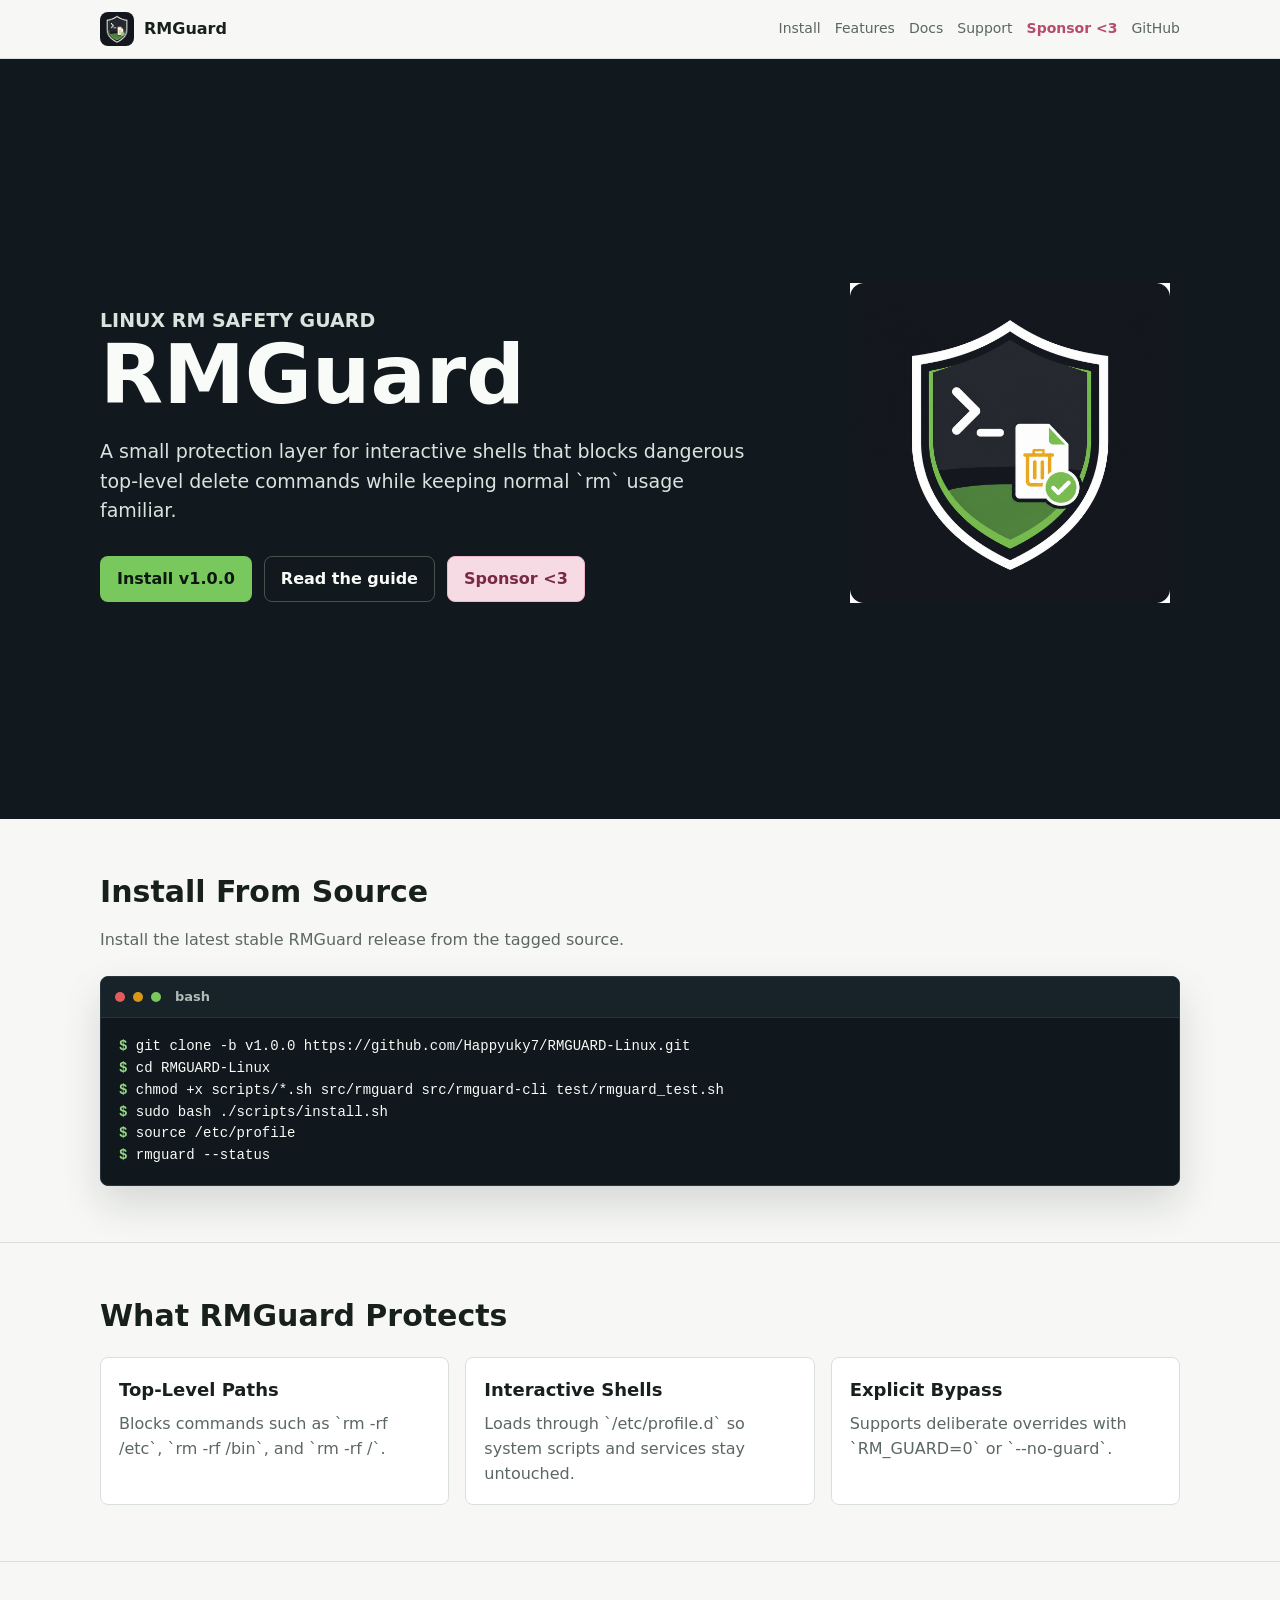
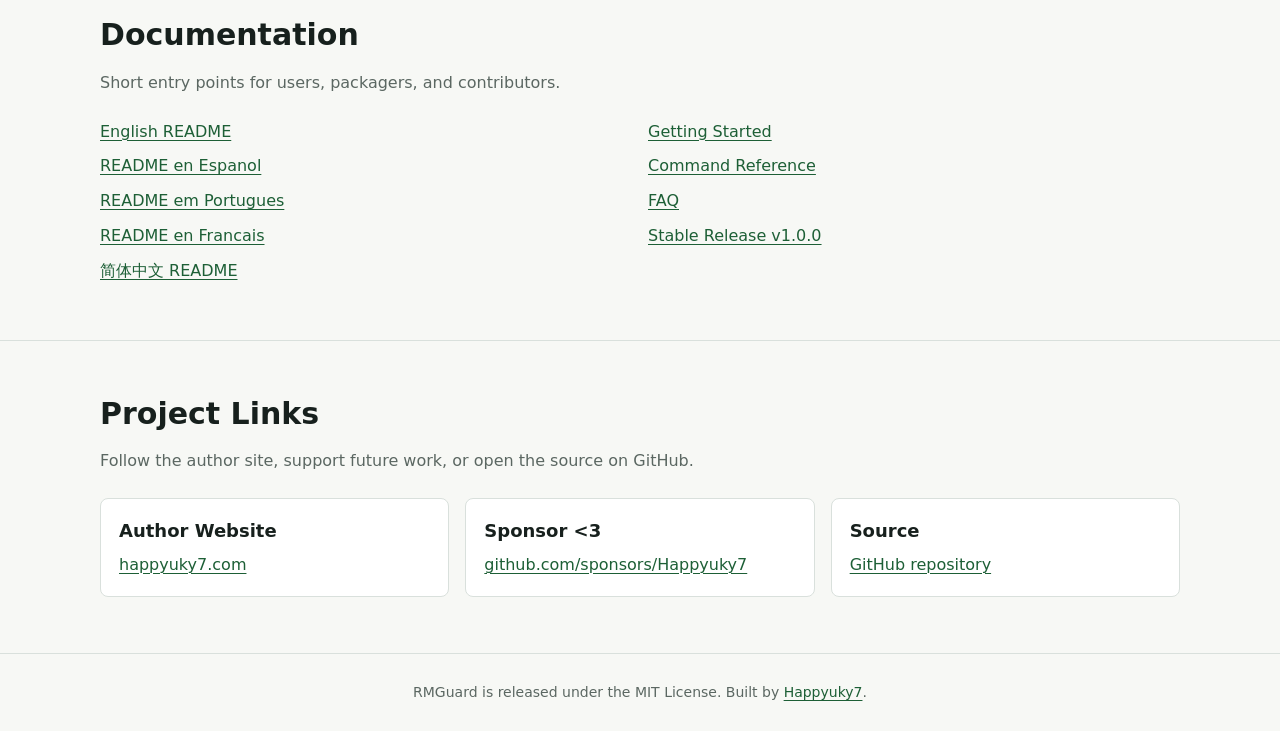
==== docs/index.html @ f0913be5 "Release v1.0.0" ====
<!doctype html>
<html lang="en">
  <head>
    <meta charset="utf-8">
    <meta name="viewport" content="width=device-width, initial-scale=1">
    <title>RMGuard</title>
    <meta name="description" content="RMGuard protects interactive Linux shells from dangerous rm commands.">
    <link rel="stylesheet" href="assets/site.css">
  </head>
  <body>
    <header class="topbar">
      <nav class="nav" aria-label="Primary navigation">
        <a class="brand" href="#">
          <img src="assets/rmguard-logo.png" alt="RMGuard logo">
          <span>RMGuard</span>
        </a>
        <div class="nav-links">
          <a href="#install">Install</a>
          <a href="#features">Features</a>
          <a href="#docs">Docs</a>
          <a href="#support">Support</a>
          <a class="sponsor-link" href="https://github.com/sponsors/Happyuky7">Sponsor &lt;3</a>
          <a href="https://github.com/Happyuky7/RMGUARD-Linux">GitHub</a>
        </div>
      </nav>
    </header>

    <main>
      <section class="hero">
        <div class="hero-inner">
          <div>
            <p class="eyebrow">Linux rm safety guard</p>
            <h1>RMGuard</h1>
            <p>
              A small protection layer for interactive shells that blocks dangerous
              top-level delete commands while keeping normal `rm` usage familiar.
            </p>
            <div class="hero-actions">
              <a class="button primary" href="#install">Install v1.0.0</a>
              <a class="button secondary" href="GETTING_STARTED.md">Read the guide</a>
              <a class="button sponsor" href="https://github.com/sponsors/Happyuky7">Sponsor &lt;3</a>
            </div>
          </div>
          <img class="hero-logo" src="assets/rmguard-logo.png" alt="Shield logo for RMGuard">
        </div>
      </section>

      <section id="install" class="band">
        <div class="section">
          <h2>Install From Source</h2>
          <p class="lead">
            Install the latest stable RMGuard release from the tagged source.
          </p>
          <div class="terminal" aria-label="Bash install commands">
            <div class="terminal-bar">
              <span></span>
              <span></span>
              <span></span>
              <strong>bash</strong>
            </div>
            <pre><code><span class="prompt">$</span> git clone -b v1.0.0 https://github.com/Happyuky7/RMGUARD-Linux.git
<span class="prompt">$</span> cd RMGUARD-Linux
<span class="prompt">$</span> chmod +x scripts/*.sh src/rmguard src/rmguard-cli test/rmguard_test.sh
<span class="prompt">$</span> sudo bash ./scripts/install.sh
<span class="prompt">$</span> source /etc/profile
<span class="prompt">$</span> rmguard --status</code></pre>
          </div>
        </div>
      </section>

      <section id="features" class="band">
        <div class="section">
          <h2>What RMGuard Protects</h2>
          <div class="grid">
            <article class="item">
              <h3>Top-Level Paths</h3>
              <p>Blocks commands such as `rm -rf /etc`, `rm -rf /bin`, and `rm -rf /`.</p>
            </article>
            <article class="item">
              <h3>Interactive Shells</h3>
              <p>Loads through `/etc/profile.d` so system scripts and services stay untouched.</p>
            </article>
            <article class="item">
              <h3>Explicit Bypass</h3>
              <p>Supports deliberate overrides with `RM_GUARD=0` or `--no-guard`.</p>
            </article>
          </div>
        </div>
      </section>

      <section id="docs" class="band">
        <div class="section">
          <h2>Documentation</h2>
          <p class="lead">Short entry points for users, packagers, and contributors.</p>
          <ul class="links-list">
            <li><a href="https://github.com/Happyuky7/RMGUARD-Linux/blob/main/README.md">English README</a></li>
            <li><a href="https://github.com/Happyuky7/RMGUARD-Linux/blob/main/README.es.md">README en Espanol</a></li>
            <li><a href="https://github.com/Happyuky7/RMGUARD-Linux/blob/main/README.pt-BR.md">README em Portugues</a></li>
            <li><a href="https://github.com/Happyuky7/RMGUARD-Linux/blob/main/README.fr.md">README en Francais</a></li>
            <li><a href="https://github.com/Happyuky7/RMGUARD-Linux/blob/main/README.zh-CN.md">简体中文 README</a></li>
            <li><a href="GETTING_STARTED.md">Getting Started</a></li>
            <li><a href="COMMANDS.md">Command Reference</a></li>
            <li><a href="FAQ.md">FAQ</a></li>
            <!--li><a href="GITHUB_PAGES.md">GitHub Pages Setup</a></li-->
            <li><a href="releases/v1.0.0.md">Stable Release v1.0.0</a></li>
          </ul>
        </div>
      </section>

      <section id="support" class="band">
        <div class="section">
          <h2>Project Links</h2>
          <p class="lead">
            Follow the author site, support future work, or open the source on GitHub.
          </p>
          <div class="grid">
            <article class="item">
              <h3>Author Website</h3>
              <p><a href="https://happyuky7.github.io/">happyuky7.com</a></p>
            </article>
            <article class="item">
              <h3>Sponsor &lt;3</h3>
              <p><a href="https://github.com/sponsors/Happyuky7">github.com/sponsors/Happyuky7</a></p>
            </article>
            <article class="item">
              <h3>Source</h3>
              <p><a href="https://github.com/Happyuky7/RMGUARD-Linux">GitHub repository</a></p>
            </article>
          </div>
        </div>
      </section>
    </main>

    <footer class="footer">
      RMGuard is released under the MIT License. Built by
      <a href="https://happyuky7.github.io/">Happyuky7</a>.
    </footer>
  </body>
</html>
---- docs/assets/site.css ----
:root {
  color-scheme: light;
  --bg: #f7f8f5;
  --surface: #ffffff;
  --text: #17201d;
  --muted: #5b6762;
  --line: #d9e0dc;
  --green: #2f8f4e;
  --green-dark: #1d5f36;
  --amber: #d99716;
  --charcoal: #11191f;
}

* {
  box-sizing: border-box;
}

html {
  scroll-behavior: smooth;
}

body {
  margin: 0;
  background: var(--bg);
  color: var(--text);
  font-family: Inter, ui-sans-serif, system-ui, -apple-system, BlinkMacSystemFont, "Segoe UI", sans-serif;
  line-height: 1.55;
}

a {
  color: var(--green-dark);
  text-decoration-thickness: 1px;
  text-underline-offset: 3px;
}

.topbar {
  position: sticky;
  top: 0;
  z-index: 5;
  background: rgba(247, 248, 245, 0.92);
  border-bottom: 1px solid var(--line);
  backdrop-filter: blur(12px);
}

.nav {
  align-items: center;
  display: flex;
  gap: 24px;
  justify-content: space-between;
  margin: 0 auto;
  max-width: 1120px;
  padding: 12px 20px;
}

.brand {
  align-items: center;
  color: var(--text);
  display: inline-flex;
  font-weight: 700;
  gap: 10px;
  text-decoration: none;
}

.brand img {
  border-radius: 8px;
  height: 34px;
  width: 34px;
}

.nav-links {
  display: flex;
  flex-wrap: wrap;
  gap: 14px;
  justify-content: flex-end;
}

.nav-links a {
  color: var(--muted);
  font-size: 14px;
  text-decoration: none;
}

.nav-links a:hover {
  color: var(--text);
}

.nav-links .sponsor-link {
  color: #b84b6b;
  font-weight: 700;
}

.hero {
  background: var(--charcoal);
  color: #f8fbf7;
}

.hero-inner {
  align-items: center;
  display: grid;
  gap: 44px;
  grid-template-columns: minmax(0, 1.1fr) minmax(220px, 340px);
  margin: 0 auto;
  max-width: 1120px;
  min-height: min(760px, calc(100vh - 56px));
  padding: 72px 20px 64px;
}

.eyebrow {
  color: #95db85;
  font-size: 14px;
  font-weight: 700;
  letter-spacing: 0;
  margin: 0 0 12px;
  text-transform: uppercase;
}

h1 {
  font-size: clamp(40px, 7vw, 82px);
  line-height: 0.98;
  letter-spacing: 0;
  margin: 0;
}

.hero p {
  color: #d9e4de;
  font-size: 19px;
  margin: 22px 0 0;
  max-width: 660px;
}

.hero-actions {
  display: flex;
  flex-wrap: wrap;
  gap: 12px;
  margin-top: 30px;
}

.button {
  align-items: center;
  border: 1px solid transparent;
  border-radius: 8px;
  display: inline-flex;
  font-weight: 700;
  justify-content: center;
  min-height: 44px;
  padding: 10px 16px;
  text-decoration: none;
}

.button.primary {
  background: #79c85d;
  color: #0d1712;
}

.button.secondary {
  border-color: #45534d;
  color: #f8fbf7;
}

.button.sponsor {
  background: #f6dbe4;
  border-color: #f0b6c8;
  color: #7a2944;
}

.hero-logo {
  display: block;
  justify-self: center;
  max-width: 320px;
  width: 100%;
}

.band {
  border-bottom: 1px solid var(--line);
}

.section {
  margin: 0 auto;
  max-width: 1120px;
  padding: 56px 20px;
}

.section h2 {
  font-size: 30px;
  line-height: 1.15;
  margin: 0 0 18px;
}

.lead {
  color: var(--muted);
  max-width: 760px;
}

.grid {
  display: grid;
  gap: 16px;
  grid-template-columns: repeat(3, minmax(0, 1fr));
  margin-top: 24px;
}

.item {
  background: var(--surface);
  border: 1px solid var(--line);
  border-radius: 8px;
  padding: 18px;
}

.item h3 {
  font-size: 18px;
  margin: 0 0 8px;
}

.item p {
  color: var(--muted);
  margin: 0;
}

.code,
.terminal {
  background: #10181d;
  border-radius: 8px;
  color: #f8fbf7;
  overflow-x: auto;
}

.code {
  padding: 18px;
}

.code code,
.terminal code {
  font-family: "SFMono-Regular", Consolas, "Liberation Mono", monospace;
  font-size: 14px;
}

.terminal {
  border: 1px solid #26343d;
  box-shadow: 0 18px 40px rgba(16, 24, 29, 0.14);
  margin-top: 24px;
}

.terminal-bar {
  align-items: center;
  background: #172229;
  border-bottom: 1px solid #26343d;
  display: flex;
  gap: 8px;
  padding: 10px 14px;
}

.terminal-bar span {
  border-radius: 50%;
  display: inline-block;
  height: 10px;
  width: 10px;
}

.terminal-bar span:nth-child(1) {
  background: #e45d5d;
}

.terminal-bar span:nth-child(2) {
  background: #d99716;
}

.terminal-bar span:nth-child(3) {
  background: #79c85d;
}

.terminal-bar strong {
  color: #aebbb6;
  font-size: 13px;
  font-weight: 700;
  margin-left: 6px;
}

.terminal pre {
  margin: 0;
  padding: 18px;
}

.prompt {
  color: #95db85;
  font-weight: 700;
}

.links-list {
  columns: 2;
  list-style: none;
  margin: 24px 0 0;
  padding: 0;
}

.links-list li {
  break-inside: avoid;
  margin: 0 0 10px;
}

.footer {
  color: var(--muted);
  font-size: 14px;
  padding: 28px 20px;
  text-align: center;
}

@media (max-width: 820px) {
  .hero-inner {
    grid-template-columns: 1fr;
    min-height: auto;
    padding-top: 48px;
  }

  .hero-logo {
    max-width: 220px;
  }

  .grid {
    grid-template-columns: 1fr;
  }

  .links-list {
    columns: 1;
  }
}
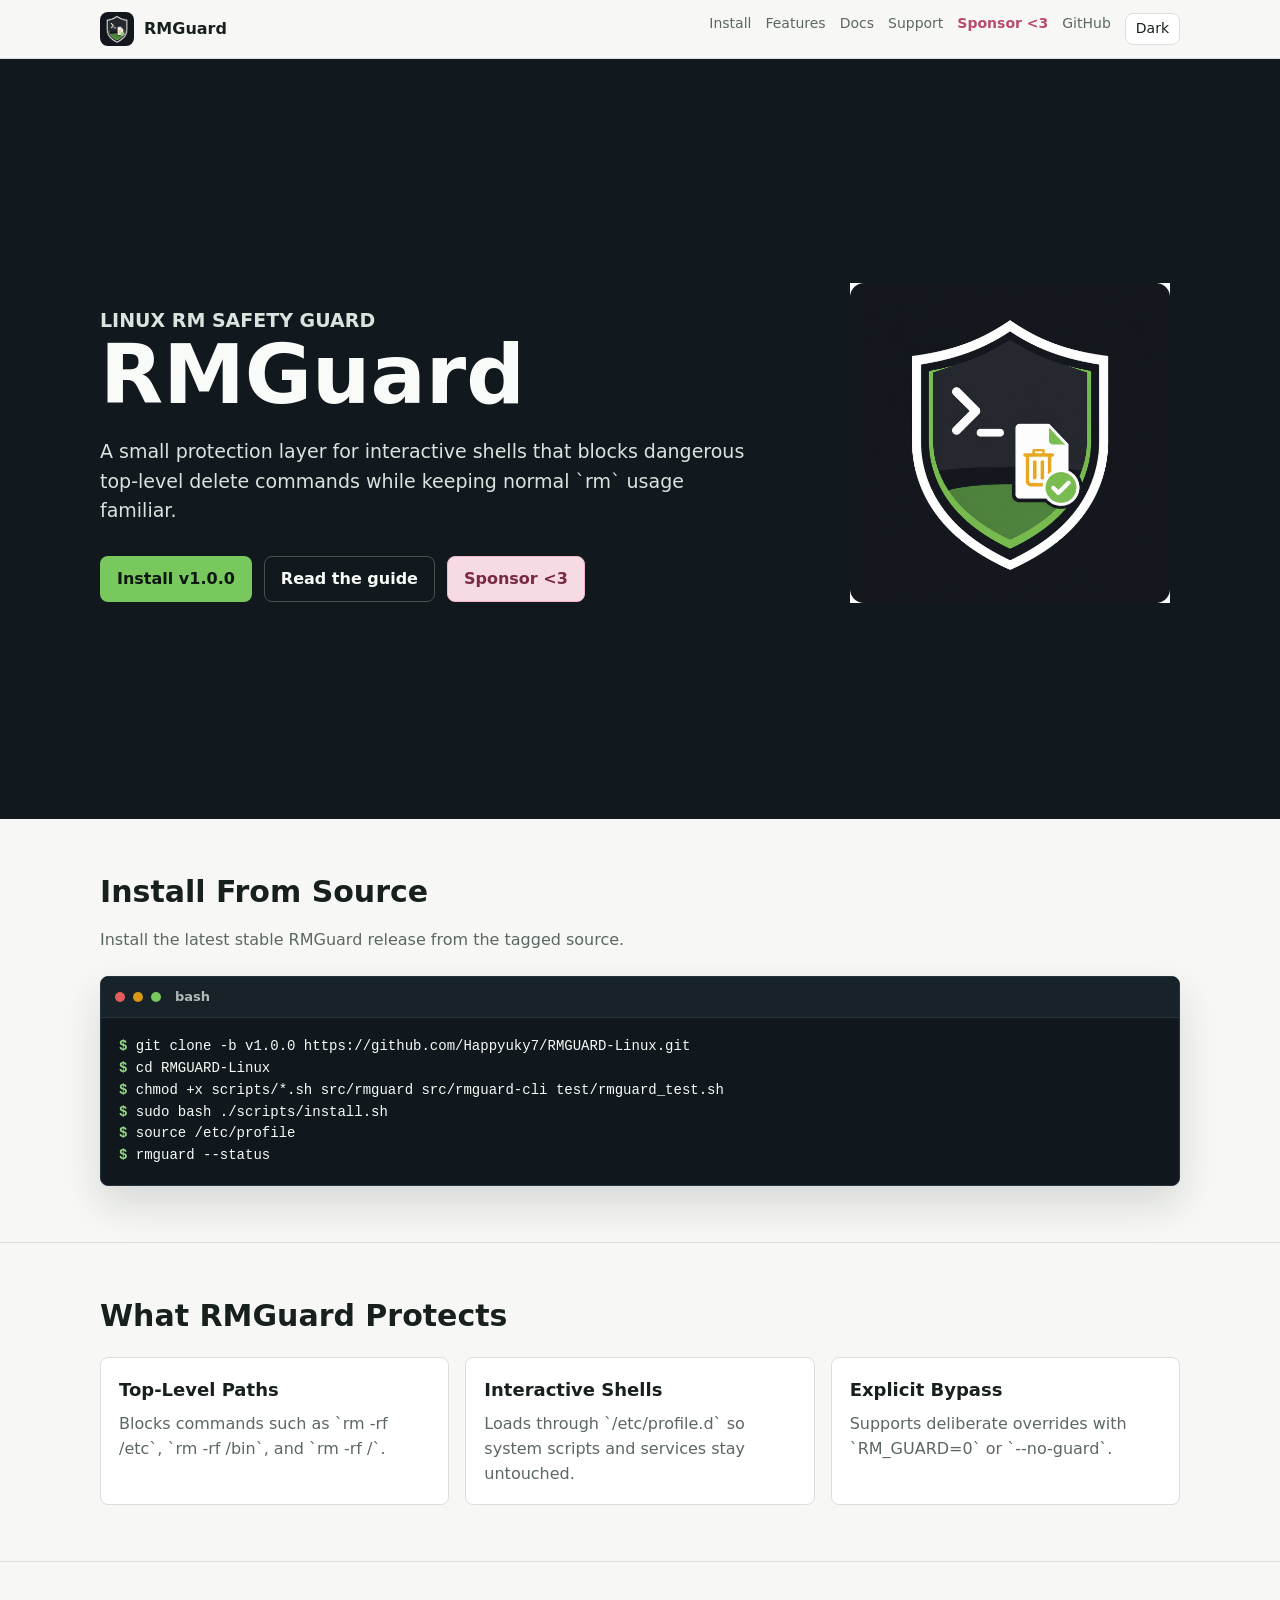
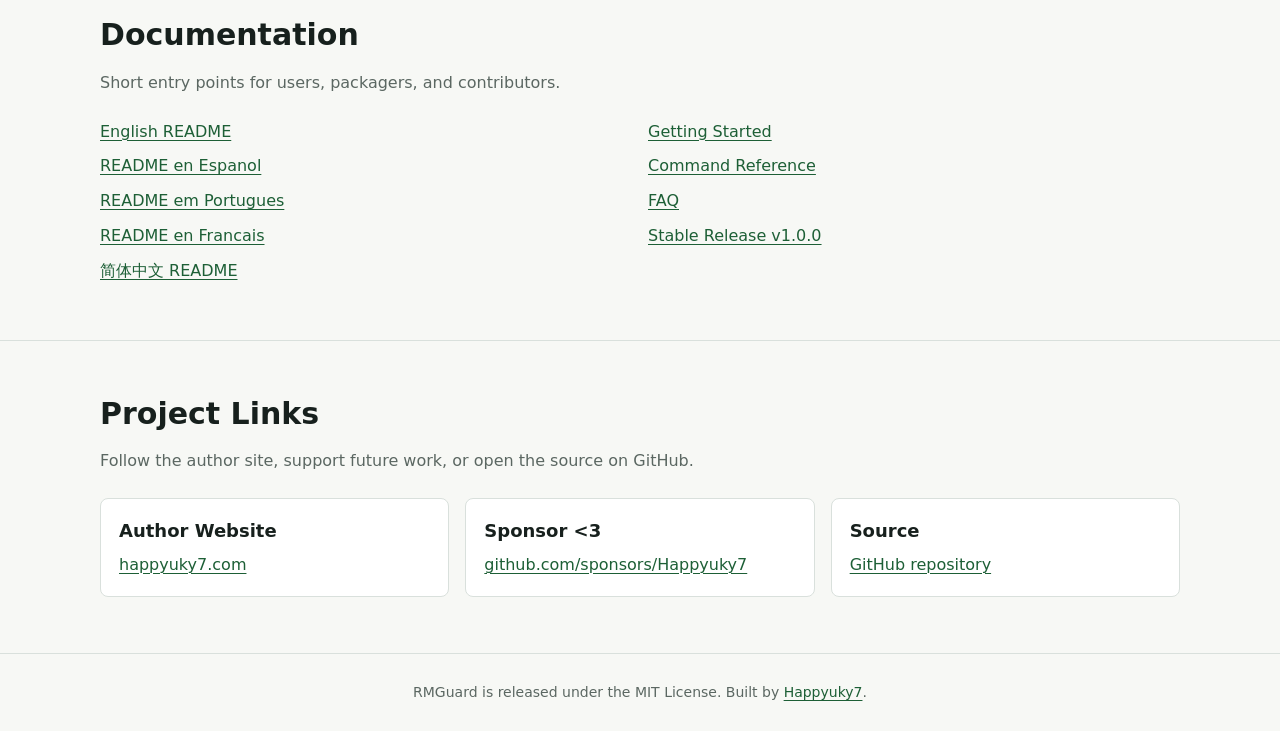
==== commit 55660984: "Improve GitHub Pages docs theme" ====
--- a/docs/index.html
+++ b/docs/index.html
@@ -6,6 +6,7 @@
     <title>RMGuard</title>
     <meta name="description" content="RMGuard protects interactive Linux shells from dangerous rm commands.">
     <link rel="stylesheet" href="assets/site.css">
+    <script src="assets/site.js" defer></script>
   </head>
   <body>
     <header class="topbar">
@@ -21,6 +22,7 @@
           <a href="#support">Support</a>
           <a class="sponsor-link" href="https://github.com/sponsors/Happyuky7">Sponsor &lt;3</a>
           <a href="https://github.com/Happyuky7/RMGUARD-Linux">GitHub</a>
+          <button class="theme-toggle" type="button" data-theme-toggle>Dark</button>
         </div>
       </nav>
     </header>
@@ -37,7 +39,7 @@
             </p>
             <div class="hero-actions">
               <a class="button primary" href="#install">Install v1.0.0</a>
-              <a class="button secondary" href="GETTING_STARTED.md">Read the guide</a>
+              <a class="button secondary" href="GETTING_STARTED.html">Read the guide</a>
               <a class="button sponsor" href="https://github.com/sponsors/Happyuky7">Sponsor &lt;3</a>
             </div>
           </div>
@@ -93,16 +95,16 @@
           <h2>Documentation</h2>
           <p class="lead">Short entry points for users, packagers, and contributors.</p>
           <ul class="links-list">
-            <li><a href="https://github.com/Happyuky7/RMGUARD-Linux/blob/main/README.md">English README</a></li>
-            <li><a href="https://github.com/Happyuky7/RMGUARD-Linux/blob/main/README.es.md">README en Espanol</a></li>
-            <li><a href="https://github.com/Happyuky7/RMGUARD-Linux/blob/main/README.pt-BR.md">README em Portugues</a></li>
-            <li><a href="https://github.com/Happyuky7/RMGUARD-Linux/blob/main/README.fr.md">README en Francais</a></li>
-            <li><a href="https://github.com/Happyuky7/RMGUARD-Linux/blob/main/README.zh-CN.md">简体中文 README</a></li>
-            <li><a href="GETTING_STARTED.md">Getting Started</a></li>
-            <li><a href="COMMANDS.md">Command Reference</a></li>
-            <li><a href="FAQ.md">FAQ</a></li>
-            <!--li><a href="GITHUB_PAGES.md">GitHub Pages Setup</a></li-->
-            <li><a href="releases/v1.0.0.md">Stable Release v1.0.0</a></li>
+            <li><a href="https://github.com/Happyuky7/RMGUARD-Linux/blob/master/README.md">English README</a></li>
+            <li><a href="https://github.com/Happyuky7/RMGUARD-Linux/blob/master/README.es.md">README en Espanol</a></li>
+            <li><a href="https://github.com/Happyuky7/RMGUARD-Linux/blob/master/README.pt-BR.md">README em Portugues</a></li>
+            <li><a href="https://github.com/Happyuky7/RMGUARD-Linux/blob/master/README.fr.md">README en Francais</a></li>
+            <li><a href="https://github.com/Happyuky7/RMGUARD-Linux/blob/master/README.zh-CN.md">简体中文 README</a></li>
+            <li><a href="GETTING_STARTED.html">Getting Started</a></li>
+            <li><a href="COMMANDS.html">Command Reference</a></li>
+            <li><a href="FAQ.html">FAQ</a></li>
+            <!--li><a href="GITHUB_PAGES.html">GitHub Pages Setup</a></li-->
+            <li><a href="releases/v1.0.0.html">Stable Release v1.0.0</a></li>
           </ul>
         </div>
       </section>
--- a/docs/assets/site.css
+++ b/docs/assets/site.css
@@ -9,10 +9,75 @@
   --green-dark: #1d5f36;
   --amber: #d99716;
   --charcoal: #11191f;
+  --topbar-bg: rgba(247, 248, 245, 0.92);
+  --inline-code-bg: #eef3ef;
+  --inline-code-line: #dce5df;
+  --terminal-bg: #10181d;
+  --terminal-bar: #172229;
+  --terminal-line: #26343d;
 }
 
 * {
   box-sizing: border-box;
+}
+
+@media (prefers-color-scheme: dark) {
+  :root {
+    color-scheme: dark;
+    --bg: #0d1310;
+    --surface: #141c18;
+    --text: #edf5ef;
+    --muted: #a6b5ad;
+    --line: #2b3831;
+    --green: #7dd66a;
+    --green-dark: #98df86;
+    --amber: #e4b43e;
+    --charcoal: #070b09;
+    --topbar-bg: rgba(13, 19, 16, 0.92);
+    --inline-code-bg: #1d2923;
+    --inline-code-line: #33433b;
+    --terminal-bg: #050807;
+    --terminal-bar: #111a16;
+    --terminal-line: #2d3b34;
+  }
+}
+
+:root[data-theme="light"] {
+  color-scheme: light;
+  --bg: #f7f8f5;
+  --surface: #ffffff;
+  --text: #17201d;
+  --muted: #5b6762;
+  --line: #d9e0dc;
+  --green: #2f8f4e;
+  --green-dark: #1d5f36;
+  --amber: #d99716;
+  --charcoal: #11191f;
+  --topbar-bg: rgba(247, 248, 245, 0.92);
+  --inline-code-bg: #eef3ef;
+  --inline-code-line: #dce5df;
+  --terminal-bg: #10181d;
+  --terminal-bar: #172229;
+  --terminal-line: #26343d;
+}
+
+:root[data-theme="dark"] {
+  color-scheme: dark;
+  --bg: #0d1310;
+  --surface: #141c18;
+  --text: #edf5ef;
+  --muted: #a6b5ad;
+  --line: #2b3831;
+  --green: #7dd66a;
+  --green-dark: #98df86;
+  --amber: #e4b43e;
+  --charcoal: #070b09;
+  --topbar-bg: rgba(13, 19, 16, 0.92);
+  --inline-code-bg: #1d2923;
+  --inline-code-line: #33433b;
+  --terminal-bg: #050807;
+  --terminal-bar: #111a16;
+  --terminal-line: #2d3b34;
 }
 
 html {
@@ -37,7 +102,7 @@
   position: sticky;
   top: 0;
   z-index: 5;
-  background: rgba(247, 248, 245, 0.92);
+  background: var(--topbar-bg);
   border-bottom: 1px solid var(--line);
   backdrop-filter: blur(12px);
 }
@@ -87,6 +152,22 @@
 .nav-links .sponsor-link {
   color: #b84b6b;
   font-weight: 700;
+}
+
+.theme-toggle {
+  background: var(--surface);
+  border: 1px solid var(--line);
+  border-radius: 8px;
+  color: var(--text);
+  cursor: pointer;
+  font: inherit;
+  font-size: 14px;
+  min-height: 30px;
+  padding: 4px 10px;
+}
+
+.theme-toggle:hover {
+  border-color: var(--green);
 }
 
 .hero {
@@ -217,7 +298,7 @@
 
 .code,
 .terminal {
-  background: #10181d;
+  background: var(--terminal-bg);
   border-radius: 8px;
   color: #f8fbf7;
   overflow-x: auto;
@@ -234,15 +315,15 @@
 }
 
 .terminal {
-  border: 1px solid #26343d;
+  border: 1px solid var(--terminal-line);
   box-shadow: 0 18px 40px rgba(16, 24, 29, 0.14);
   margin-top: 24px;
 }
 
 .terminal-bar {
   align-items: center;
-  background: #172229;
-  border-bottom: 1px solid #26343d;
+  background: var(--terminal-bar);
+  border-bottom: 1px solid var(--terminal-line);
   display: flex;
   gap: 8px;
   padding: 10px 14px;
@@ -279,6 +360,10 @@
   padding: 18px;
 }
 
+.doc-content .terminal {
+  margin: 16px 0;
+}
+
 .prompt {
   color: #95db85;
   font-weight: 700;
@@ -303,6 +388,121 @@
   text-align: center;
 }
 
+.doc-shell {
+  background: var(--bg);
+  min-height: 100vh;
+}
+
+.doc-page {
+  display: grid;
+  gap: 32px;
+  grid-template-columns: 220px minmax(0, 820px);
+  margin: 0 auto;
+  max-width: 1120px;
+  padding: 42px 20px 72px;
+}
+
+.doc-nav {
+  align-self: start;
+  background: var(--surface);
+  border: 1px solid var(--line);
+  border-radius: 8px;
+  padding: 16px;
+  position: sticky;
+  top: 76px;
+}
+
+.doc-nav a {
+  color: var(--muted);
+  display: block;
+  font-size: 14px;
+  margin: 0 0 10px;
+  text-decoration: none;
+}
+
+.doc-nav a:hover {
+  color: var(--text);
+}
+
+.doc-content {
+  background: var(--surface);
+  border: 1px solid var(--line);
+  border-radius: 8px;
+  padding: 34px;
+}
+
+.doc-content h1 {
+  font-size: 42px;
+  line-height: 1.05;
+  margin-bottom: 14px;
+}
+
+.doc-content h2 {
+  border-top: 1px solid var(--line);
+  font-size: 26px;
+  margin: 34px 0 14px;
+  padding-top: 28px;
+}
+
+.doc-content h2:first-child {
+  border-top: 0;
+  margin-top: 0;
+  padding-top: 0;
+}
+
+.doc-content h3 {
+  font-size: 18px;
+  margin: 24px 0 8px;
+}
+
+.doc-content p,
+.doc-content li {
+  color: var(--muted);
+}
+
+.doc-content code {
+  background: var(--inline-code-bg);
+  border: 1px solid var(--inline-code-line);
+  border-radius: 5px;
+  color: var(--text);
+  font-family: "SFMono-Regular", Consolas, "Liberation Mono", monospace;
+  font-size: 0.95em;
+  padding: 1px 5px;
+}
+
+.doc-content pre {
+  background: var(--terminal-bg);
+  border-radius: 8px;
+  color: #f8fbf7;
+  margin: 16px 0;
+  overflow-x: auto;
+  padding: 18px;
+}
+
+.doc-content pre code {
+  background: transparent;
+  border: 0;
+  color: inherit;
+  padding: 0;
+}
+
+.doc-content table {
+  border-collapse: collapse;
+  margin: 18px 0;
+  width: 100%;
+}
+
+.doc-content th,
+.doc-content td {
+  border: 1px solid var(--line);
+  padding: 10px;
+  text-align: left;
+}
+
+.doc-content th {
+  background: var(--inline-code-bg);
+}
+
 @media (max-width: 820px) {
   .hero-inner {
     grid-template-columns: 1fr;
@@ -321,4 +521,21 @@
   .links-list {
     columns: 1;
   }
-}
+
+  .doc-page {
+    grid-template-columns: 1fr;
+    padding-top: 24px;
+  }
+
+  .doc-nav {
+    position: static;
+  }
+
+  .doc-content {
+    padding: 24px 18px;
+  }
+
+  .doc-content h1 {
+    font-size: 34px;
+  }
+}
